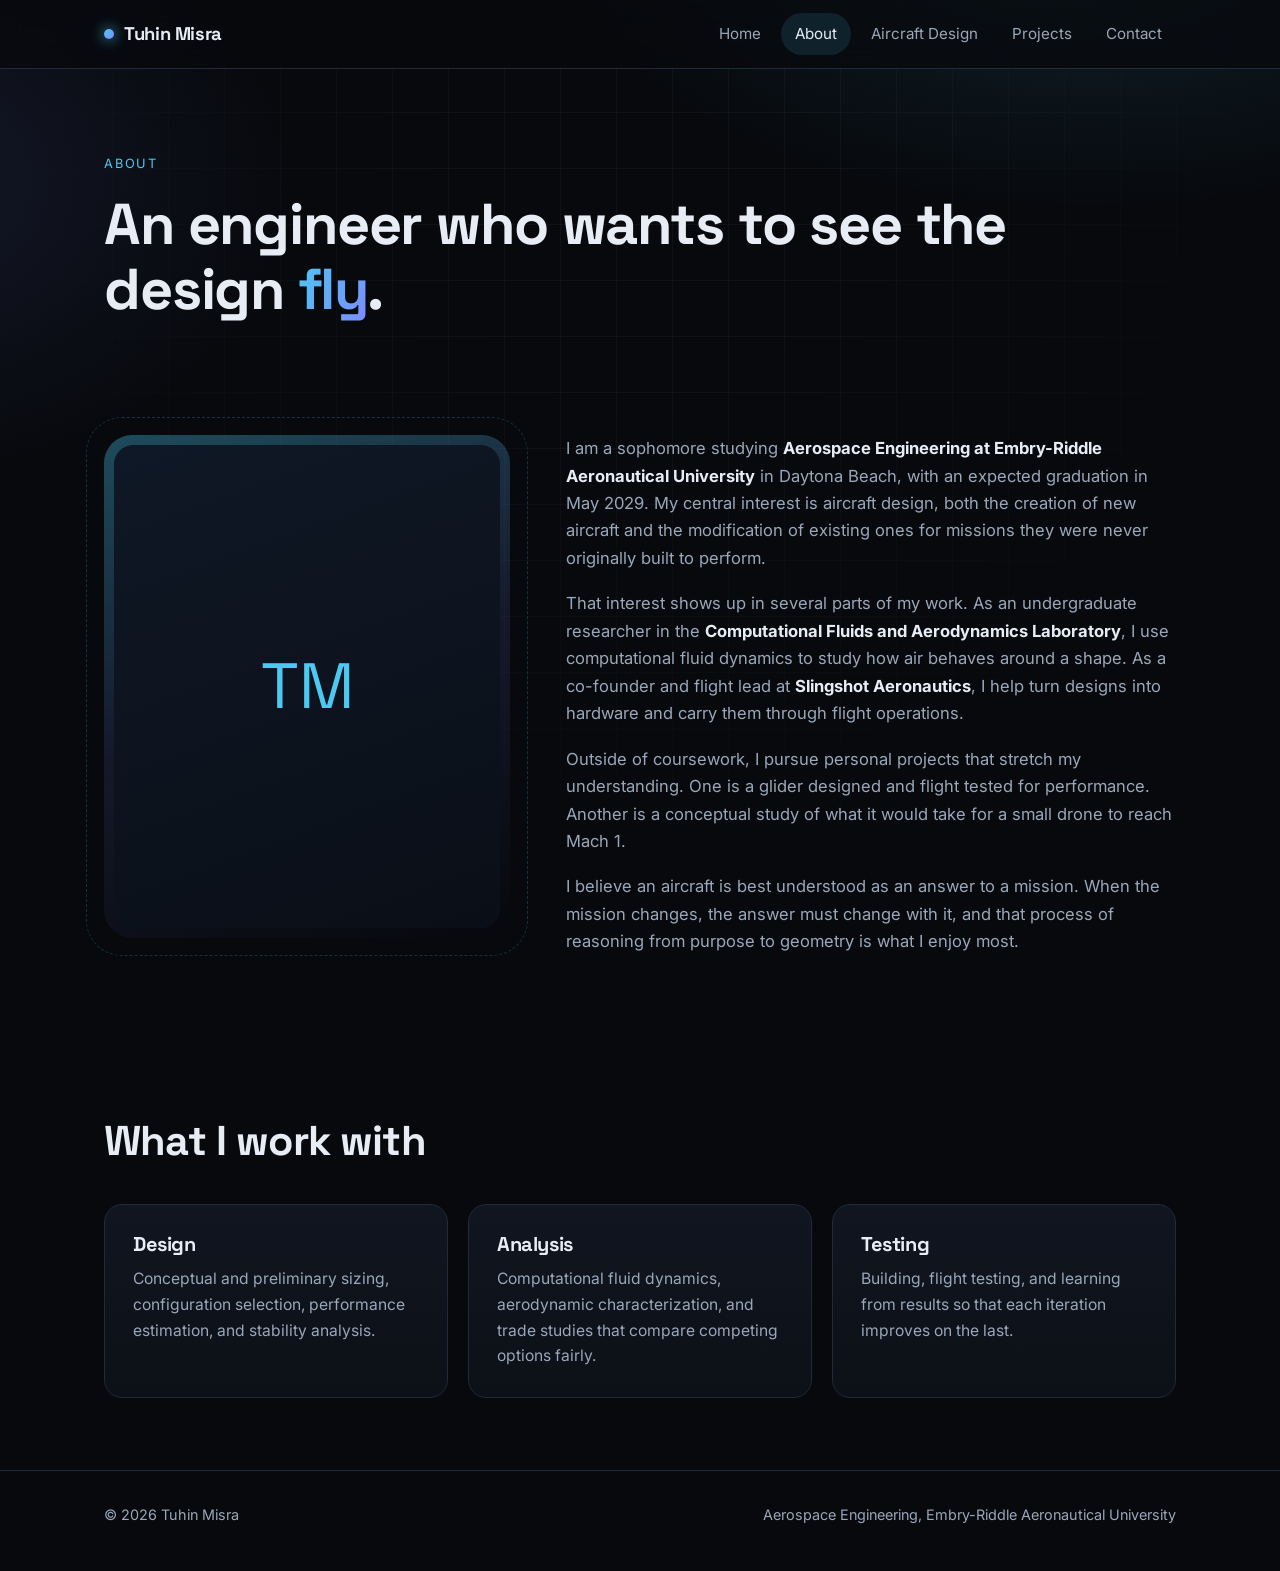
==== about.html @ b882ef66 "Add files via upload" ====
<!DOCTYPE html>
<html lang="en">
<head>
  <meta charset="UTF-8">
  <meta name="viewport" content="width=device-width, initial-scale=1">
  <title>About | Tuhin Misra</title>
  <meta name="description" content="Background, education, and motivation of Tuhin Misra, an aerospace engineering student focused on aircraft design.">
  <link rel="preconnect" href="https://fonts.googleapis.com">
  <link rel="preconnect" href="https://fonts.gstatic.com" crossorigin>
  <link href="https://fonts.googleapis.com/css2?family=Inter:wght@400;500;600&family=Space+Grotesk:wght@500;700&display=swap" rel="stylesheet">
  <link rel="stylesheet" href="style.css">
</head>
<body>
  <header class="nav">
    <div class="wrap">
      <a class="brand" href="index.html"><span class="dot"></span>Tuhin Misra</a>
      <button class="menu-btn" aria-label="Toggle menu" aria-expanded="false">&#9776;</button>
      <nav class="links">
        <a href="index.html">Home</a>
        <a class="active" href="about.html">About</a>
        <a href="design.html">Aircraft Design</a>
        <a href="projects.html">Projects</a>
        <a href="contact.html">Contact</a>
      </nav>
    </div>
  </header>

  <main>
    <div class="wrap">
      <div class="page-head">
        <span class="eyebrow">About</span>
        <h1>An engineer who wants to see the design <span class="grad">fly</span>.</h1>
      </div>

      <section>
        <div class="split">
          <div class="photo-frame reveal">
            <div class="photo-box">
              <img src="photo.jpg" alt="Portrait of Tuhin Misra" onerror="this.style.display='none';this.nextElementSibling.style.display='grid'">
              <div class="photo-fallback">TM</div>
            </div>
          </div>
          <div class="prose reveal">
            <p>I am a sophomore studying <strong>Aerospace Engineering at Embry-Riddle Aeronautical University</strong> in Daytona Beach, with an expected graduation in May 2029. My central interest is aircraft design, both the creation of new aircraft and the modification of existing ones for missions they were never originally built to perform.</p>
            <p>That interest shows up in several parts of my work. As an undergraduate researcher in the <strong>Computational Fluids and Aerodynamics Laboratory</strong>, I use computational fluid dynamics to study how air behaves around a shape. As a co-founder and flight lead at <strong>Slingshot Aeronautics</strong>, I help turn designs into hardware and carry them through flight operations.</p>
            <p>Outside of coursework, I pursue personal projects that stretch my understanding. One is a glider designed and flight tested for performance. Another is a conceptual study of what it would take for a small drone to reach Mach 1.</p>
            <p>I believe an aircraft is best understood as an answer to a mission. When the mission changes, the answer must change with it, and that process of reasoning from purpose to geometry is what I enjoy most.</p>
          </div>
        </div>
      </section>

      <section>
        <div class="section-head reveal">
          <h2>What I work with</h2>
        </div>
        <div class="cards">
          <div class="card reveal"><h3>Design</h3><p>Conceptual and preliminary sizing, configuration selection, performance estimation, and stability analysis.</p></div>
          <div class="card reveal"><h3>Analysis</h3><p>Computational fluid dynamics, aerodynamic characterization, and trade studies that compare competing options fairly.</p></div>
          <div class="card reveal"><h3>Testing</h3><p>Building, flight testing, and learning from results so that each iteration improves on the last.</p></div>
        </div>
      </section>
    </div>
  </main>

  <footer>
    <div class="wrap">
      <span>&copy; <span id="year">2026</span> Tuhin Misra</span>
      <span>Aerospace Engineering, Embry-Riddle Aeronautical University</span>
    </div>
  </footer>
  <script src="script.js"></script>
</body>
</html>
---- style.css ----
:root {
  --bg: #07090d;
  --bg2: #0c1017;
  --card: #111722;
  --line: #1f2a3a;
  --text: #e8edf5;
  --muted: #9aa7ba;
  --accent: #4cc9f0;
  --accent2: #7b8cff;
  --radius: 18px;
  --max: 1120px;
}

* { box-sizing: border-box; margin: 0; padding: 0; }
html { scroll-behavior: smooth; }
body {
  font-family: "Inter", system-ui, -apple-system, "Segoe UI", sans-serif;
  background: var(--bg);
  color: var(--text);
  line-height: 1.65;
  -webkit-font-smoothing: antialiased;
  overflow-x: hidden;
}
h1, h2, h3, .brand { font-family: "Space Grotesk", "Inter", sans-serif; letter-spacing: -0.02em; line-height: 1.12; }
a { color: inherit; text-decoration: none; }
img { max-width: 100%; display: block; }
.wrap { width: 100%; max-width: var(--max); margin: 0 auto; padding: 0 24px; }

/* Background grid and glow */
body::before {
  content: "";
  position: fixed; inset: 0; z-index: -2;
  background:
    radial-gradient(900px 500px at 85% -10%, rgba(76, 201, 240, 0.14), transparent 60%),
    radial-gradient(700px 500px at -10% 20%, rgba(123, 140, 255, 0.12), transparent 60%),
    var(--bg);
}
body::after {
  content: "";
  position: fixed; inset: 0; z-index: -1;
  background-image:
    linear-gradient(rgba(255,255,255,0.035) 1px, transparent 1px),
    linear-gradient(90deg, rgba(255,255,255,0.035) 1px, transparent 1px);
  background-size: 56px 56px;
  mask-image: radial-gradient(ellipse at 50% 20%, #000 20%, transparent 75%);
  -webkit-mask-image: radial-gradient(ellipse at 50% 20%, #000 20%, transparent 75%);
}

/* Navigation */
.nav {
  position: sticky; top: 0; z-index: 50;
  backdrop-filter: blur(14px); -webkit-backdrop-filter: blur(14px);
  background: rgba(7, 9, 13, 0.72);
  border-bottom: 1px solid var(--line);
}
.nav .wrap { display: flex; align-items: center; justify-content: space-between; height: 68px; }
.brand { font-weight: 700; font-size: 1.15rem; display: flex; align-items: center; gap: 10px; }
.brand .dot { width: 10px; height: 10px; border-radius: 50%; background: linear-gradient(135deg, var(--accent), var(--accent2)); box-shadow: 0 0 14px var(--accent); }
.links { display: flex; gap: 6px; align-items: center; }
.links a { padding: 8px 14px; border-radius: 999px; color: var(--muted); font-size: 0.95rem; transition: color .2s, background .2s; }
.links a:hover { color: var(--text); background: rgba(255,255,255,0.05); }
.links a.active { color: var(--text); background: rgba(76, 201, 240, 0.12); }
.menu-btn { display: none; background: none; border: 1px solid var(--line); color: var(--text); width: 42px; height: 42px; border-radius: 12px; font-size: 1.2rem; cursor: pointer; }

/* Buttons */
.btn {
  display: inline-flex; align-items: center; gap: 8px;
  padding: 13px 22px; border-radius: 999px; font-weight: 600; font-size: 0.95rem;
  border: 1px solid var(--line); transition: transform .2s, box-shadow .2s, background .2s;
}
.btn:hover { transform: translateY(-2px); }
.btn.primary { background: linear-gradient(135deg, var(--accent), var(--accent2)); color: #06101a; border: none; box-shadow: 0 10px 30px -10px rgba(76, 201, 240, 0.6); }
.btn.ghost { background: rgba(255,255,255,0.03); }
.btn.ghost:hover { background: rgba(255,255,255,0.08); }

/* Hero */
.hero { padding: 88px 0 72px; }
.hero .grid { display: grid; grid-template-columns: 1.25fr 0.75fr; gap: 56px; align-items: center; }
.eyebrow { display: inline-block; font-size: 0.8rem; letter-spacing: 0.14em; text-transform: uppercase; color: var(--accent); margin-bottom: 18px; }
.hero h1 { font-size: clamp(2.4rem, 5.4vw, 4.2rem); margin-bottom: 22px; }
.grad { background: linear-gradient(120deg, var(--accent), var(--accent2)); -webkit-background-clip: text; background-clip: text; color: transparent; }
.lead { color: var(--muted); font-size: 1.12rem; max-width: 60ch; margin-bottom: 32px; }
.actions { display: flex; flex-wrap: wrap; gap: 12px; }

/* Photo */
.photo-frame { position: relative; border-radius: 28px; padding: 10px; background: linear-gradient(160deg, rgba(76,201,240,0.35), rgba(123,140,255,0.12) 50%, transparent); }
.photo-frame::after { content: ""; position: absolute; inset: -18px; border-radius: 36px; border: 1px dashed rgba(76, 201, 240, 0.22); pointer-events: none; }
.photo-box { position: relative; border-radius: 20px; overflow: hidden; aspect-ratio: 4 / 5; background: var(--card); }
.photo-box img { width: 100%; height: 100%; object-fit: cover; }
.photo-fallback { display: none; position: absolute; inset: 0; place-items: center; font-family: "Space Grotesk", sans-serif; font-size: 4rem; color: var(--accent); background: linear-gradient(160deg, #0f1826, #0a0f17); }
.photo-tag { position: absolute; left: 18px; bottom: 18px; background: rgba(7, 9, 13, 0.78); backdrop-filter: blur(8px); border: 1px solid var(--line); padding: 8px 14px; border-radius: 999px; font-size: 0.8rem; color: var(--muted); }

/* Stats */
.stats { display: grid; grid-template-columns: repeat(3, 1fr); gap: 16px; margin-top: 64px; }
.stat { background: rgba(17, 23, 34, 0.7); border: 1px solid var(--line); border-radius: var(--radius); padding: 22px 24px; }
.stat strong { display: block; font-family: "Space Grotesk", sans-serif; font-size: 1.15rem; margin-bottom: 4px; }
.stat span { color: var(--muted); font-size: 0.92rem; }

/* Sections */
section { padding: 72px 0; }
.section-head { margin-bottom: 40px; max-width: 70ch; }
.section-head h2 { font-size: clamp(1.8rem, 3.4vw, 2.6rem); margin-bottom: 14px; }
.section-head p { color: var(--muted); }

.cards { display: grid; grid-template-columns: repeat(3, 1fr); gap: 20px; }
.cards.two { grid-template-columns: repeat(2, 1fr); }
.card {
  background: linear-gradient(180deg, rgba(17,23,34,0.95), rgba(13,17,24,0.95));
  border: 1px solid var(--line); border-radius: var(--radius); padding: 28px;
  transition: transform .25s, border-color .25s, box-shadow .25s;
}
.card:hover { transform: translateY(-4px); border-color: rgba(76, 201, 240, 0.45); box-shadow: 0 20px 50px -25px rgba(76, 201, 240, 0.5); }
.card .icon { width: 44px; height: 44px; border-radius: 12px; display: grid; place-items: center; background: rgba(76,201,240,0.1); color: var(--accent); margin-bottom: 18px; font-size: 1.2rem; }
.card h3 { font-size: 1.25rem; margin-bottom: 10px; }
.card p { color: var(--muted); font-size: 0.98rem; }
.tags { display: flex; flex-wrap: wrap; gap: 8px; margin-top: 18px; }
.tag { font-size: 0.75rem; padding: 5px 11px; border-radius: 999px; border: 1px solid var(--line); color: var(--muted); background: rgba(255,255,255,0.02); }

/* Page header for inner pages */
.page-head { padding: 80px 0 24px; }
.page-head h1 { font-size: clamp(2.2rem, 4.8vw, 3.6rem); margin-bottom: 18px; }

/* Split layout */
.split { display: grid; grid-template-columns: 0.8fr 1.2fr; gap: 56px; align-items: start; }
.prose p { color: var(--muted); margin-bottom: 18px; font-size: 1.04rem; }
.prose p strong { color: var(--text); }

/* Process timeline */
.steps { display: grid; gap: 14px; counter-reset: step; }
.step { position: relative; padding: 22px 24px 22px 76px; background: rgba(17,23,34,0.7); border: 1px solid var(--line); border-radius: var(--radius); }
.step::before { counter-increment: step; content: counter(step, decimal-leading-zero); position: absolute; left: 24px; top: 22px; font-family: "Space Grotesk", sans-serif; font-size: 1.3rem; color: var(--accent); }
.step h3 { font-size: 1.1rem; margin-bottom: 6px; }
.step p { color: var(--muted); font-size: 0.97rem; }

/* Compare panels */
.compare { display: grid; grid-template-columns: 1fr 1fr; gap: 20px; }
.panel { border: 1px solid var(--line); border-radius: var(--radius); padding: 30px; background: rgba(17,23,34,0.7); }
.panel h3 { font-size: 1.4rem; margin-bottom: 12px; }
.panel p { color: var(--muted); margin-bottom: 14px; }
.panel ul { list-style: none; display: grid; gap: 10px; }
.panel li { color: var(--muted); padding-left: 22px; position: relative; font-size: 0.97rem; }
.panel li::before { content: ""; position: absolute; left: 0; top: 0.7em; width: 10px; height: 2px; background: var(--accent); }

/* CTA */
.cta { text-align: center; border: 1px solid var(--line); border-radius: 28px; padding: 64px 24px; background: radial-gradient(600px 240px at 50% 0%, rgba(76,201,240,0.14), transparent 70%), rgba(17,23,34,0.7); }
.cta h2 { font-size: clamp(1.8rem, 3.6vw, 2.7rem); margin-bottom: 14px; }
.cta p { color: var(--muted); max-width: 56ch; margin: 0 auto 28px; }
.cta .actions { justify-content: center; }

/* Contact */
.contact-list { display: grid; gap: 14px; max-width: 620px; }
.contact-item { display: flex; justify-content: space-between; align-items: center; gap: 16px; padding: 20px 24px; border: 1px solid var(--line); border-radius: var(--radius); background: rgba(17,23,34,0.7); transition: border-color .2s, transform .2s; }
.contact-item:hover { border-color: rgba(76,201,240,0.5); transform: translateX(4px); }
.contact-item span { color: var(--muted); font-size: 0.9rem; }

/* Footer */
footer { border-top: 1px solid var(--line); padding: 32px 0 44px; color: var(--muted); font-size: 0.9rem; }
footer .wrap { display: flex; justify-content: space-between; flex-wrap: wrap; gap: 12px; }

/* Reveal animation */
.js .reveal { opacity: 0; transform: translateY(18px); transition: opacity .7s ease, transform .7s ease; }
.js .reveal.in { opacity: 1; transform: none; }

/* Responsive */
@media (max-width: 900px) {
  .hero { padding-top: 56px; }
  .hero .grid, .split, .compare { grid-template-columns: 1fr; }
  .photo-frame { max-width: 360px; margin: 0 auto; order: -1; }
  .cards, .cards.two, .stats { grid-template-columns: 1fr; }
  .menu-btn { display: block; }
  .links { display: none; position: absolute; top: 68px; left: 0; right: 0; flex-direction: column; align-items: stretch; padding: 14px 24px 20px; background: rgba(7,9,13,0.97); border-bottom: 1px solid var(--line); }
  .links.open { display: flex; }
  .links a { padding: 12px 14px; }
}
@media (prefers-reduced-motion: reduce) {
  html { scroll-behavior: auto; }
  .js .reveal { transition: none; opacity: 1; transform: none; }
  .btn, .card, .contact-item { transition: none; }
}
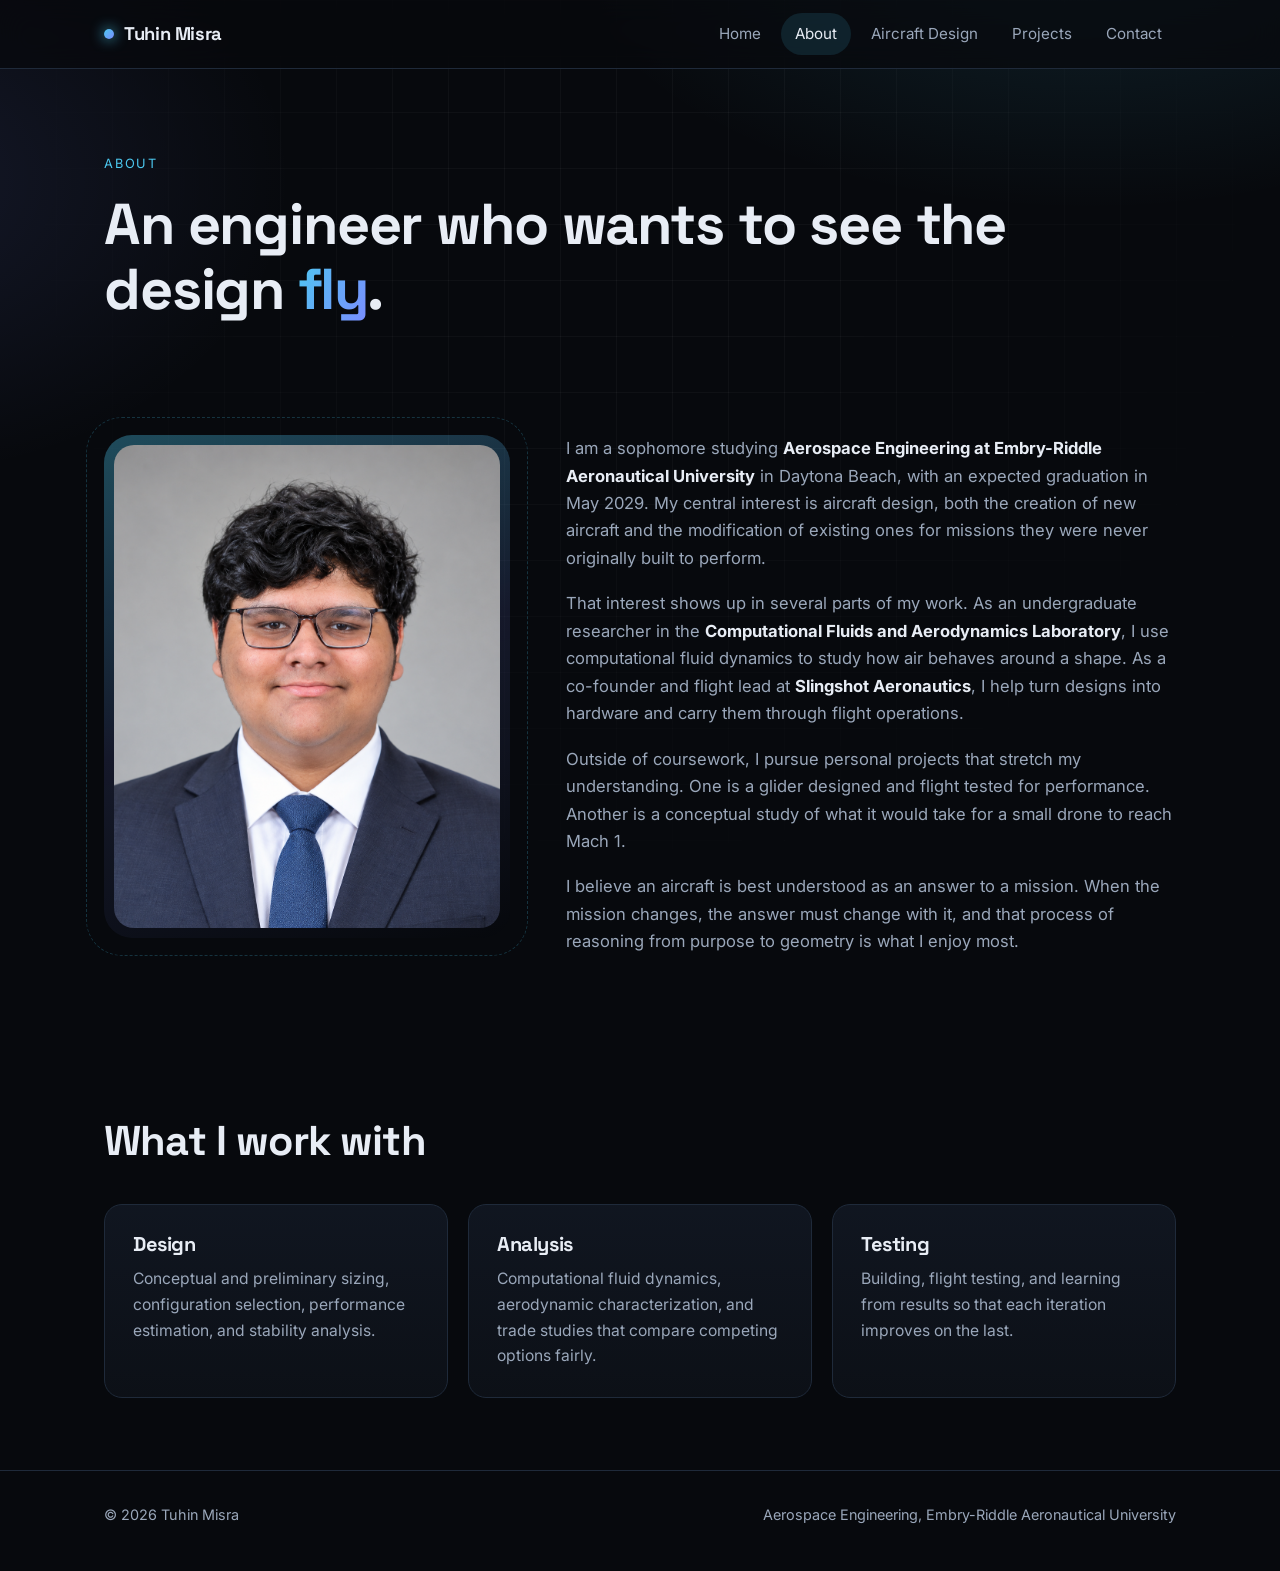
==== commit 3532c17e: "Update about.html" ====
--- a/about.html
+++ b/about.html
@@ -36,7 +36,7 @@
         <div class="split">
           <div class="photo-frame reveal">
             <div class="photo-box">
-              <img src="photo.jpg" alt="Portrait of Tuhin Misra" onerror="this.style.display='none';this.nextElementSibling.style.display='grid'">
+              <img src="photo.png" alt="Portrait of Tuhin Misra" onerror="this.style.display='none';this.nextElementSibling.style.display='grid'">
               <div class="photo-fallback">TM</div>
             </div>
           </div>
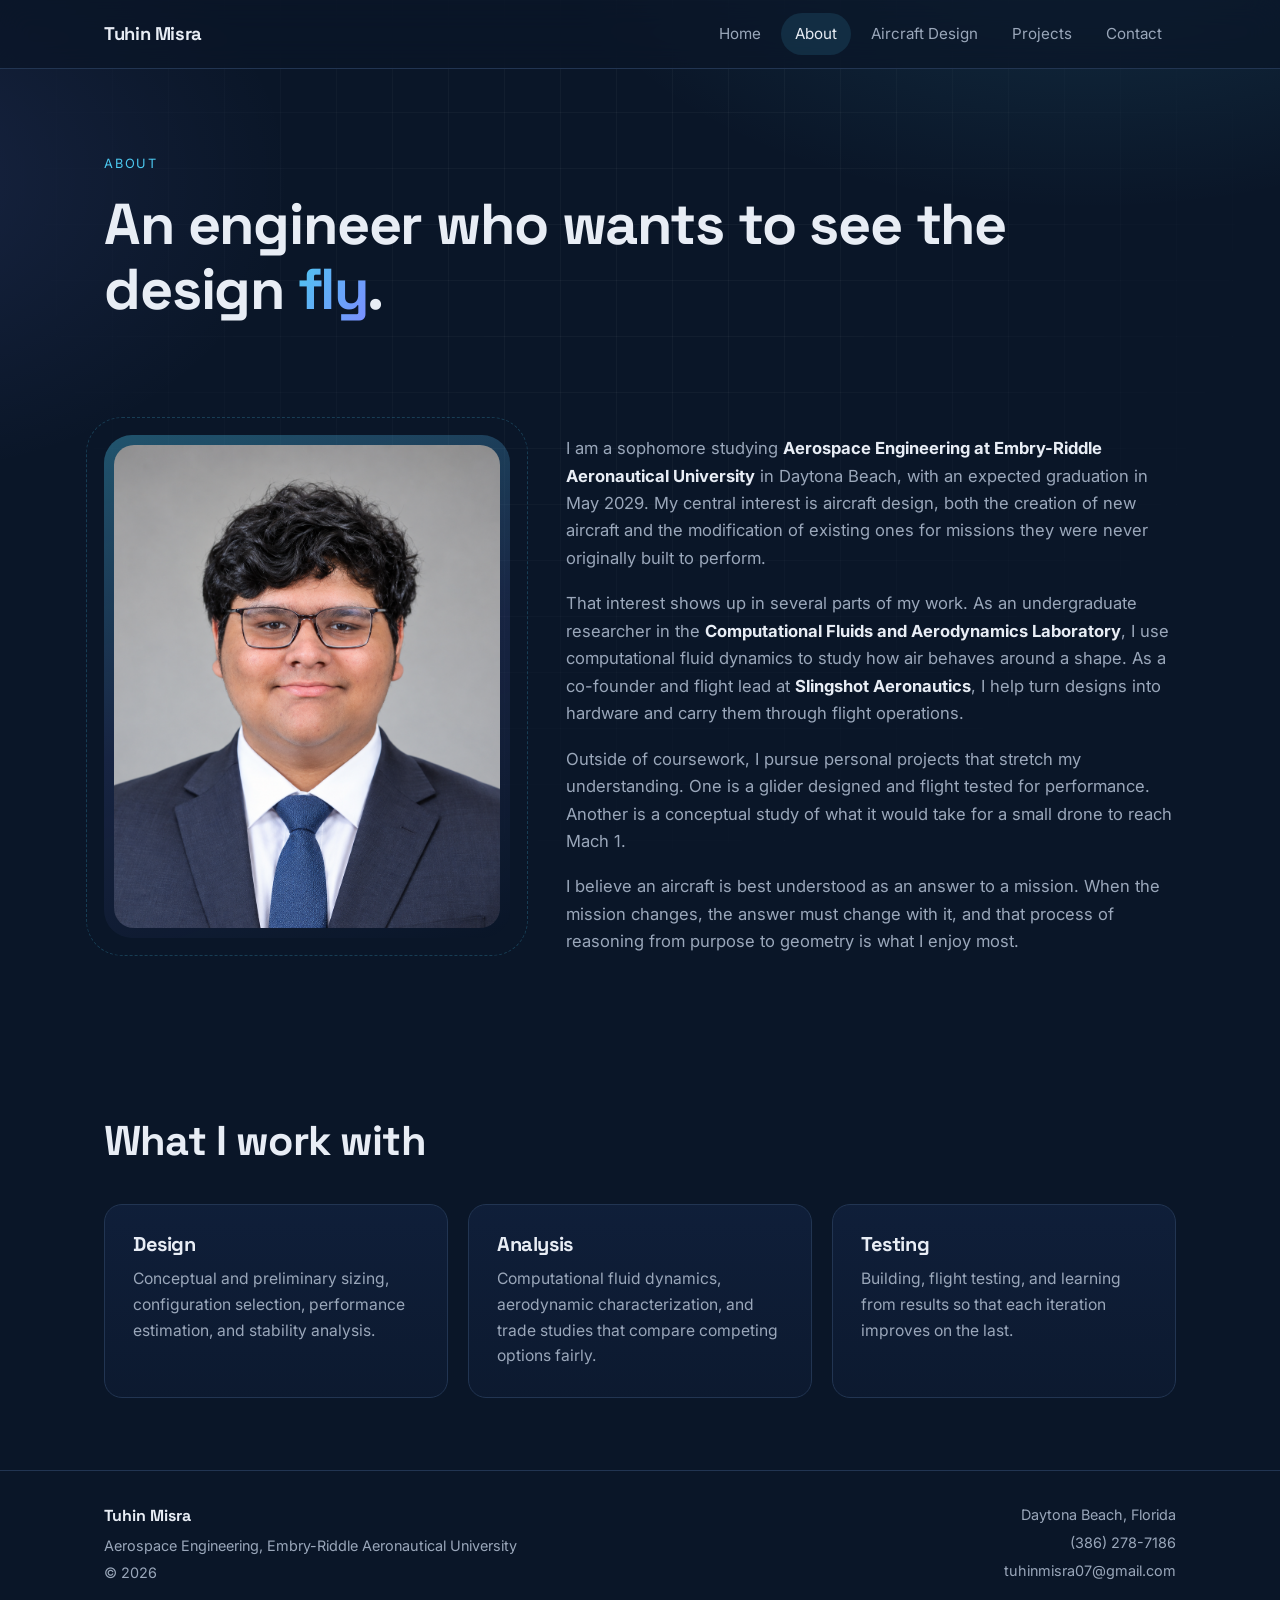
==== commit 11ffc9a2: "Add files via upload" ====
--- a/about.html
+++ b/about.html
@@ -13,7 +13,7 @@
 <body>
   <header class="nav">
     <div class="wrap">
-      <a class="brand" href="index.html"><span class="dot"></span>Tuhin Misra</a>
+      <a class="brand" href="index.html">Tuhin Misra</a>
       <button class="menu-btn" aria-label="Toggle menu" aria-expanded="false">&#9776;</button>
       <nav class="links">
         <a href="index.html">Home</a>
@@ -36,7 +36,7 @@
         <div class="split">
           <div class="photo-frame reveal">
             <div class="photo-box">
-              <img src="photo.png" alt="Portrait of Tuhin Misra" onerror="this.style.display='none';this.nextElementSibling.style.display='grid'">
+              <img src="photo.png" alt="Portrait of Tuhin Misra" onerror="if(!this.dataset.retry){this.dataset.retry=1;this.src='photo.jpg';}else{this.style.display='none';this.nextElementSibling.style.display='grid';}">
               <div class="photo-fallback">TM</div>
             </div>
           </div>
@@ -64,8 +64,16 @@
 
   <footer>
     <div class="wrap">
-      <span>&copy; <span id="year">2026</span> Tuhin Misra</span>
-      <span>Aerospace Engineering, Embry-Riddle Aeronautical University</span>
+      <div class="foot-col">
+        <strong>Tuhin Misra</strong>
+        <span>Aerospace Engineering, Embry-Riddle Aeronautical University</span>
+        <span>&copy; <span id="year">2026</span></span>
+      </div>
+      <div class="foot-col right">
+        <span>Daytona Beach, Florida</span>
+        <a href="tel:+13862787186">(386) 278-7186</a>
+        <a href="mailto:tuhinmisra07@gmail.com">tuhinmisra07@gmail.com</a>
+      </div>
     </div>
   </footer>
   <script src="script.js"></script>
--- a/style.css
+++ b/style.css
@@ -1,8 +1,8 @@
 :root {
-  --bg: #07090d;
-  --bg2: #0c1017;
-  --card: #111722;
-  --line: #1f2a3a;
+  --bg: #0a1628;
+  --bg2: #0e1c33;
+  --card: #101f3a;
+  --line: #223552;
   --text: #e8edf5;
   --muted: #9aa7ba;
   --accent: #4cc9f0;
@@ -50,12 +50,11 @@
 .nav {
   position: sticky; top: 0; z-index: 50;
   backdrop-filter: blur(14px); -webkit-backdrop-filter: blur(14px);
-  background: rgba(7, 9, 13, 0.72);
+  background: rgba(10, 22, 40, 0.72);
   border-bottom: 1px solid var(--line);
 }
 .nav .wrap { display: flex; align-items: center; justify-content: space-between; height: 68px; }
 .brand { font-weight: 700; font-size: 1.15rem; display: flex; align-items: center; gap: 10px; }
-.brand .dot { width: 10px; height: 10px; border-radius: 50%; background: linear-gradient(135deg, var(--accent), var(--accent2)); box-shadow: 0 0 14px var(--accent); }
 .links { display: flex; gap: 6px; align-items: center; }
 .links a { padding: 8px 14px; border-radius: 999px; color: var(--muted); font-size: 0.95rem; transition: color .2s, background .2s; }
 .links a:hover { color: var(--text); background: rgba(255,255,255,0.05); }
@@ -87,12 +86,11 @@
 .photo-frame::after { content: ""; position: absolute; inset: -18px; border-radius: 36px; border: 1px dashed rgba(76, 201, 240, 0.22); pointer-events: none; }
 .photo-box { position: relative; border-radius: 20px; overflow: hidden; aspect-ratio: 4 / 5; background: var(--card); }
 .photo-box img { width: 100%; height: 100%; object-fit: cover; }
-.photo-fallback { display: none; position: absolute; inset: 0; place-items: center; font-family: "Space Grotesk", sans-serif; font-size: 4rem; color: var(--accent); background: linear-gradient(160deg, #0f1826, #0a0f17); }
-.photo-tag { position: absolute; left: 18px; bottom: 18px; background: rgba(7, 9, 13, 0.78); backdrop-filter: blur(8px); border: 1px solid var(--line); padding: 8px 14px; border-radius: 999px; font-size: 0.8rem; color: var(--muted); }
+.photo-fallback { display: none; position: absolute; inset: 0; place-items: center; font-family: "Space Grotesk", sans-serif; font-size: 4rem; color: var(--accent); background: linear-gradient(160deg, #11243f, #0b182d); }
 
 /* Stats */
 .stats { display: grid; grid-template-columns: repeat(3, 1fr); gap: 16px; margin-top: 64px; }
-.stat { background: rgba(17, 23, 34, 0.7); border: 1px solid var(--line); border-radius: var(--radius); padding: 22px 24px; }
+.stat { background: rgba(16, 31, 58, 0.7); border: 1px solid var(--line); border-radius: var(--radius); padding: 22px 24px; }
 .stat strong { display: block; font-family: "Space Grotesk", sans-serif; font-size: 1.15rem; margin-bottom: 4px; }
 .stat span { color: var(--muted); font-size: 0.92rem; }
 
@@ -105,7 +103,7 @@
 .cards { display: grid; grid-template-columns: repeat(3, 1fr); gap: 20px; }
 .cards.two { grid-template-columns: repeat(2, 1fr); }
 .card {
-  background: linear-gradient(180deg, rgba(17,23,34,0.95), rgba(13,17,24,0.95));
+  background: linear-gradient(180deg, rgba(16, 31, 58,0.95), rgba(13, 26, 48,0.95));
   border: 1px solid var(--line); border-radius: var(--radius); padding: 28px;
   transition: transform .25s, border-color .25s, box-shadow .25s;
 }
@@ -127,14 +125,14 @@
 
 /* Process timeline */
 .steps { display: grid; gap: 14px; counter-reset: step; }
-.step { position: relative; padding: 22px 24px 22px 76px; background: rgba(17,23,34,0.7); border: 1px solid var(--line); border-radius: var(--radius); }
+.step { position: relative; padding: 22px 24px 22px 76px; background: rgba(16, 31, 58,0.7); border: 1px solid var(--line); border-radius: var(--radius); }
 .step::before { counter-increment: step; content: counter(step, decimal-leading-zero); position: absolute; left: 24px; top: 22px; font-family: "Space Grotesk", sans-serif; font-size: 1.3rem; color: var(--accent); }
 .step h3 { font-size: 1.1rem; margin-bottom: 6px; }
 .step p { color: var(--muted); font-size: 0.97rem; }
 
 /* Compare panels */
 .compare { display: grid; grid-template-columns: 1fr 1fr; gap: 20px; }
-.panel { border: 1px solid var(--line); border-radius: var(--radius); padding: 30px; background: rgba(17,23,34,0.7); }
+.panel { border: 1px solid var(--line); border-radius: var(--radius); padding: 30px; background: rgba(16, 31, 58,0.7); }
 .panel h3 { font-size: 1.4rem; margin-bottom: 12px; }
 .panel p { color: var(--muted); margin-bottom: 14px; }
 .panel ul { list-style: none; display: grid; gap: 10px; }
@@ -142,20 +140,25 @@
 .panel li::before { content: ""; position: absolute; left: 0; top: 0.7em; width: 10px; height: 2px; background: var(--accent); }
 
 /* CTA */
-.cta { text-align: center; border: 1px solid var(--line); border-radius: 28px; padding: 64px 24px; background: radial-gradient(600px 240px at 50% 0%, rgba(76,201,240,0.14), transparent 70%), rgba(17,23,34,0.7); }
+.cta { text-align: center; border: 1px solid var(--line); border-radius: 28px; padding: 64px 24px; background: radial-gradient(600px 240px at 50% 0%, rgba(76,201,240,0.14), transparent 70%), rgba(16, 31, 58,0.7); }
 .cta h2 { font-size: clamp(1.8rem, 3.6vw, 2.7rem); margin-bottom: 14px; }
 .cta p { color: var(--muted); max-width: 56ch; margin: 0 auto 28px; }
 .cta .actions { justify-content: center; }
 
 /* Contact */
 .contact-list { display: grid; gap: 14px; max-width: 620px; }
-.contact-item { display: flex; justify-content: space-between; align-items: center; gap: 16px; padding: 20px 24px; border: 1px solid var(--line); border-radius: var(--radius); background: rgba(17,23,34,0.7); transition: border-color .2s, transform .2s; }
+.contact-item { display: flex; justify-content: space-between; align-items: center; gap: 16px; padding: 20px 24px; border: 1px solid var(--line); border-radius: var(--radius); background: rgba(16, 31, 58,0.7); transition: border-color .2s, transform .2s; }
 .contact-item:hover { border-color: rgba(76,201,240,0.5); transform: translateX(4px); }
 .contact-item span { color: var(--muted); font-size: 0.9rem; }
 
 /* Footer */
 footer { border-top: 1px solid var(--line); padding: 32px 0 44px; color: var(--muted); font-size: 0.9rem; }
-footer .wrap { display: flex; justify-content: space-between; flex-wrap: wrap; gap: 12px; }
+footer .wrap { display: flex; justify-content: space-between; flex-wrap: wrap; gap: 20px; }
+.foot-col { display: grid; gap: 4px; align-content: start; }
+.foot-col strong { color: var(--text); font-family: "Space Grotesk", sans-serif; font-size: 1rem; }
+.foot-col.right { text-align: right; }
+.foot-col a { transition: color .2s; }
+.foot-col a:hover { color: var(--accent); }
 
 /* Reveal animation */
 .js .reveal { opacity: 0; transform: translateY(18px); transition: opacity .7s ease, transform .7s ease; }
@@ -168,9 +171,10 @@
   .photo-frame { max-width: 360px; margin: 0 auto; order: -1; }
   .cards, .cards.two, .stats { grid-template-columns: 1fr; }
   .menu-btn { display: block; }
-  .links { display: none; position: absolute; top: 68px; left: 0; right: 0; flex-direction: column; align-items: stretch; padding: 14px 24px 20px; background: rgba(7,9,13,0.97); border-bottom: 1px solid var(--line); }
+  .links { display: none; position: absolute; top: 68px; left: 0; right: 0; flex-direction: column; align-items: stretch; padding: 14px 24px 20px; background: rgba(10, 22, 40,0.97); border-bottom: 1px solid var(--line); }
   .links.open { display: flex; }
   .links a { padding: 12px 14px; }
+  .foot-col.right { text-align: left; }
 }
 @media (prefers-reduced-motion: reduce) {
   html { scroll-behavior: auto; }
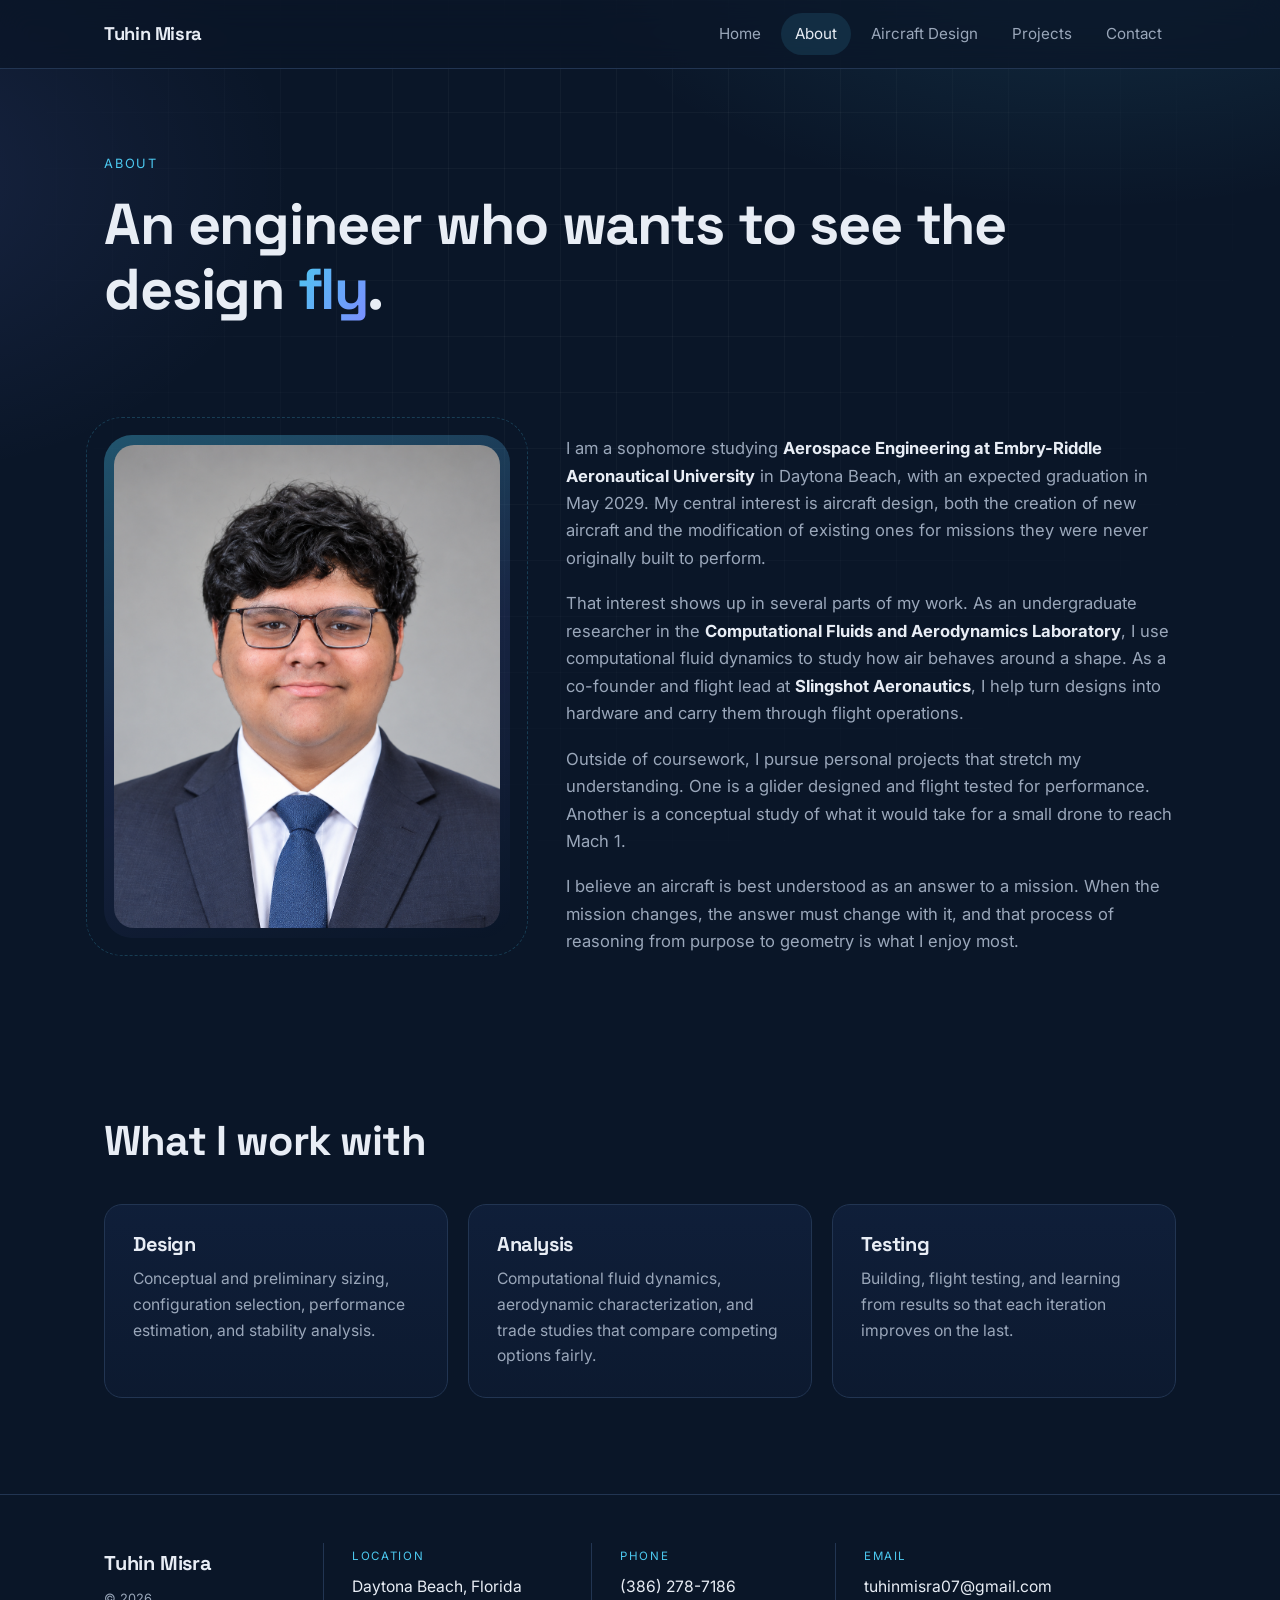
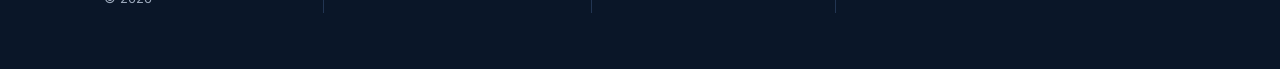
==== commit b231f298: "Add files via upload" ====
--- a/about.html
+++ b/about.html
@@ -64,15 +64,23 @@
 
   <footer>
     <div class="wrap">
-      <div class="foot-col">
-        <strong>Tuhin Misra</strong>
-        <span>Aerospace Engineering, Embry-Riddle Aeronautical University</span>
-        <span>&copy; <span id="year">2026</span></span>
-      </div>
-      <div class="foot-col right">
-        <span>Daytona Beach, Florida</span>
-        <a href="tel:+13862787186">(386) 278-7186</a>
-        <a href="mailto:tuhinmisra07@gmail.com">tuhinmisra07@gmail.com</a>
+      <div class="foot-grid">
+        <div class="foot-cell foot-name">
+          <strong>Tuhin Misra</strong>
+          <span class="foot-copy">&copy; <span id="year">2026</span></span>
+        </div>
+        <div class="foot-cell">
+          <span class="foot-label">Location</span>
+          <span class="foot-value">Daytona Beach, Florida</span>
+        </div>
+        <div class="foot-cell">
+          <span class="foot-label">Phone</span>
+          <a class="foot-value" href="tel:+13862787186">(386) 278-7186</a>
+        </div>
+        <div class="foot-cell">
+          <span class="foot-label">Email</span>
+          <a class="foot-value" href="mailto:tuhinmisra07@gmail.com">tuhinmisra07@gmail.com</a>
+        </div>
       </div>
     </div>
   </footer>
--- a/style.css
+++ b/style.css
@@ -152,13 +152,17 @@
 .contact-item span { color: var(--muted); font-size: 0.9rem; }
 
 /* Footer */
-footer { border-top: 1px solid var(--line); padding: 32px 0 44px; color: var(--muted); font-size: 0.9rem; }
-footer .wrap { display: flex; justify-content: space-between; flex-wrap: wrap; gap: 20px; }
-.foot-col { display: grid; gap: 4px; align-content: start; }
-.foot-col strong { color: var(--text); font-family: "Space Grotesk", sans-serif; font-size: 1rem; }
-.foot-col.right { text-align: right; }
-.foot-col a { transition: color .2s; }
-.foot-col a:hover { color: var(--accent); }
+
+footer { border-top: 1px solid var(--line); padding: 48px 0 56px; margin-top: 24px; color: var(--muted); font-size: 0.9rem; }
+.foot-grid { display: grid; grid-template-columns: 0.9fr 1.1fr 1fr 1.4fr; }
+.foot-cell { display: grid; gap: 8px; align-content: start; padding: 4px 28px; border-left: 1px solid var(--line); }
+.foot-cell:first-child { padding-left: 0; border-left: none; }
+.foot-name strong { font-family: "Space Grotesk", sans-serif; font-size: 1.25rem; color: var(--text); letter-spacing: -0.01em; }
+.foot-copy { font-size: 0.8rem; }
+.foot-label { font-size: 0.72rem; letter-spacing: 0.14em; text-transform: uppercase; color: var(--accent); }
+.foot-value { color: var(--text); font-size: 0.98rem; overflow-wrap: anywhere; }
+a.foot-value { transition: color .2s; }
+a.foot-value:hover { color: var(--accent); }
 
 /* Reveal animation */
 .js .reveal { opacity: 0; transform: translateY(18px); transition: opacity .7s ease, transform .7s ease; }
@@ -174,7 +178,9 @@
   .links { display: none; position: absolute; top: 68px; left: 0; right: 0; flex-direction: column; align-items: stretch; padding: 14px 24px 20px; background: rgba(10, 22, 40,0.97); border-bottom: 1px solid var(--line); }
   .links.open { display: flex; }
   .links a { padding: 12px 14px; }
-  .foot-col.right { text-align: left; }
+  .foot-grid { grid-template-columns: 1fr; }
+  .foot-cell { padding: 18px 0; border-left: none; border-top: 1px solid var(--line); }
+  .foot-cell:first-child { padding-top: 0; border-top: none; }
 }
 @media (prefers-reduced-motion: reduce) {
   html { scroll-behavior: auto; }
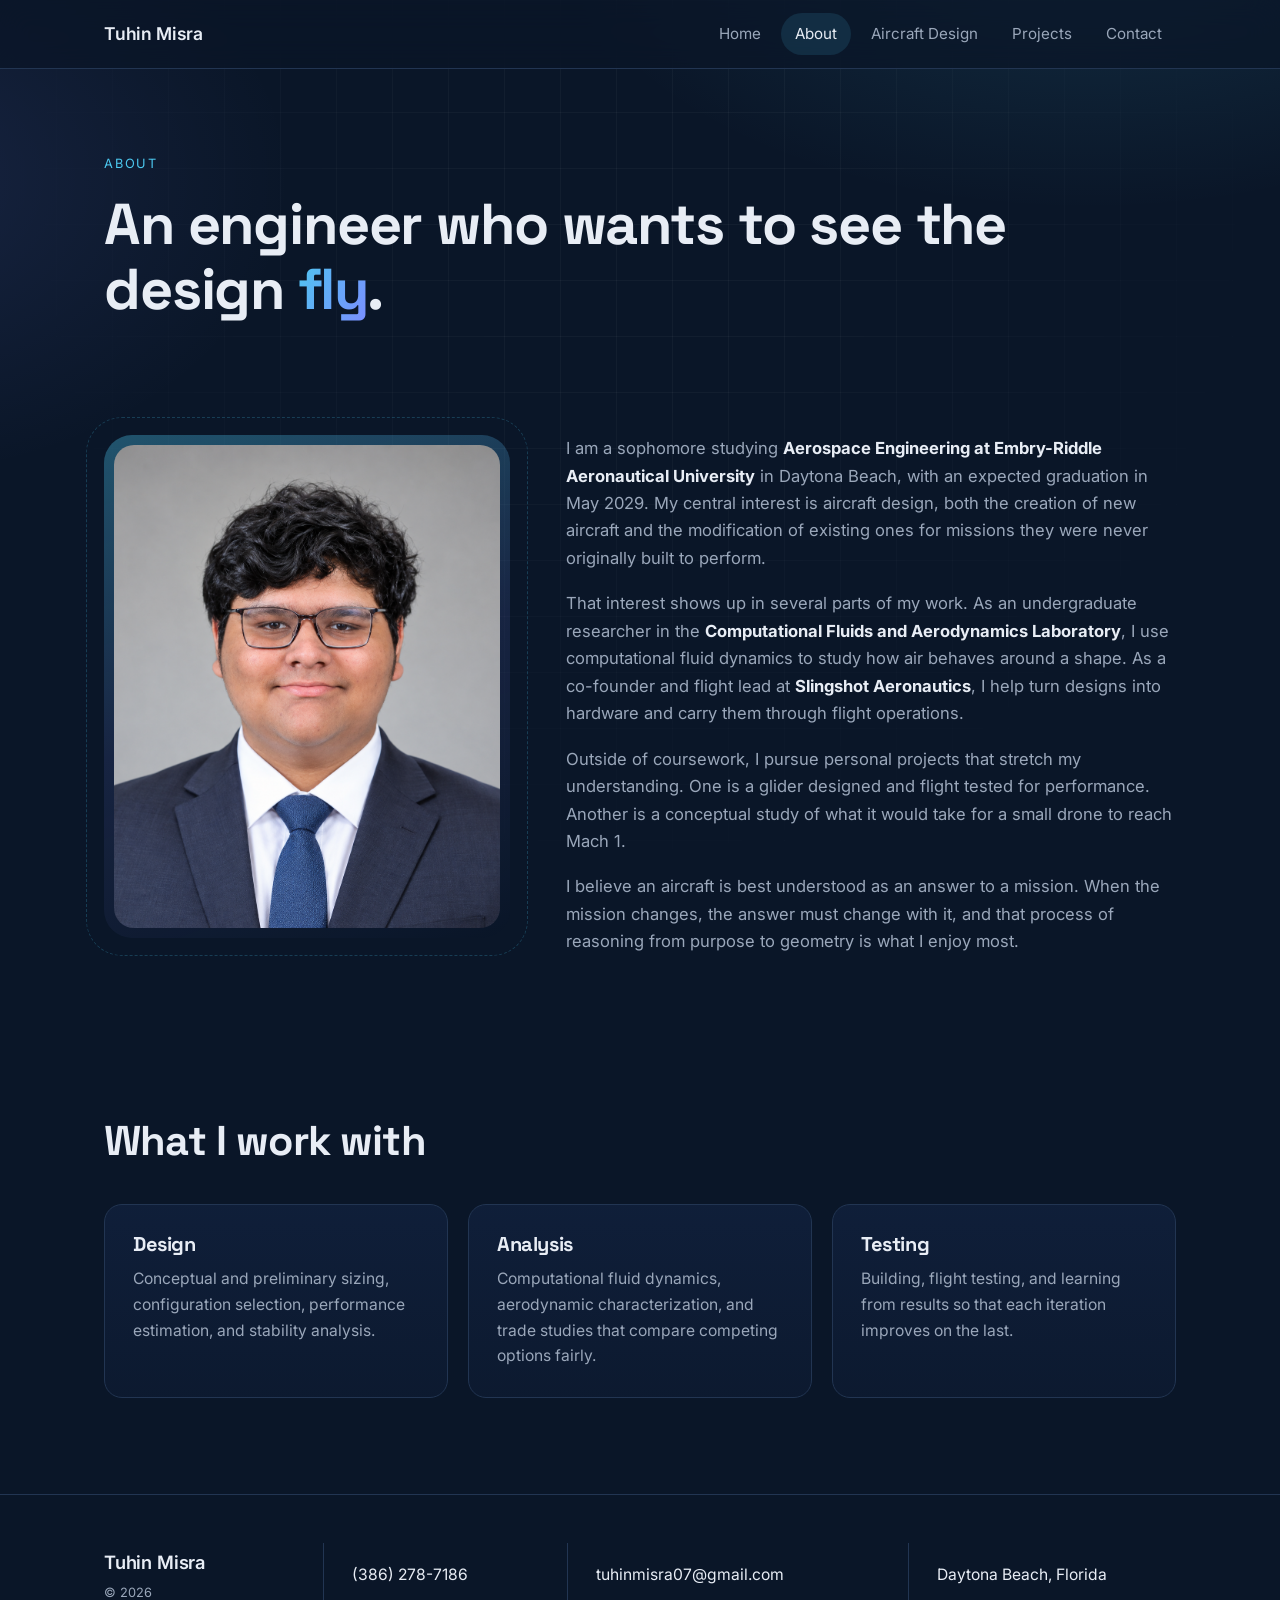
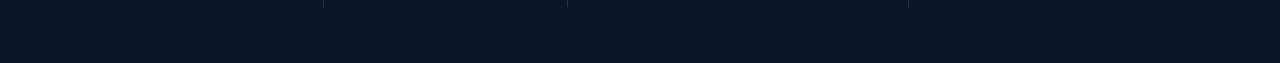
==== commit d7e05e0a: "Add files via upload" ====
--- a/about.html
+++ b/about.html
@@ -70,16 +70,13 @@
           <span class="foot-copy">&copy; <span id="year">2026</span></span>
         </div>
         <div class="foot-cell">
-          <span class="foot-label">Location</span>
-          <span class="foot-value">Daytona Beach, Florida</span>
-        </div>
-        <div class="foot-cell">
-          <span class="foot-label">Phone</span>
           <a class="foot-value" href="tel:+13862787186">(386) 278-7186</a>
         </div>
         <div class="foot-cell">
-          <span class="foot-label">Email</span>
           <a class="foot-value" href="mailto:tuhinmisra07@gmail.com">tuhinmisra07@gmail.com</a>
+        </div>
+        <div class="foot-cell">
+          <span class="foot-value">Daytona Beach, Florida</span>
         </div>
       </div>
     </div>
--- a/style.css
+++ b/style.css
@@ -21,7 +21,7 @@
   -webkit-font-smoothing: antialiased;
   overflow-x: hidden;
 }
-h1, h2, h3, .brand { font-family: "Space Grotesk", "Inter", sans-serif; letter-spacing: -0.02em; line-height: 1.12; }
+h1, h2, h3 { font-family: "Space Grotesk", "Inter", sans-serif; letter-spacing: -0.02em; line-height: 1.12; }
 a { color: inherit; text-decoration: none; }
 img { max-width: 100%; display: block; }
 .wrap { width: 100%; max-width: var(--max); margin: 0 auto; padding: 0 24px; }
@@ -54,7 +54,7 @@
   border-bottom: 1px solid var(--line);
 }
 .nav .wrap { display: flex; align-items: center; justify-content: space-between; height: 68px; }
-.brand { font-weight: 700; font-size: 1.15rem; display: flex; align-items: center; gap: 10px; }
+.brand { font-family: "Inter", system-ui, -apple-system, "Segoe UI", sans-serif; font-weight: 600; font-size: 1.1rem; letter-spacing: -0.01em; line-height: 1.2; display: flex; align-items: center; }
 .links { display: flex; gap: 6px; align-items: center; }
 .links a { padding: 8px 14px; border-radius: 999px; color: var(--muted); font-size: 0.95rem; transition: color .2s, background .2s; }
 .links a:hover { color: var(--text); background: rgba(255,255,255,0.05); }
@@ -154,12 +154,11 @@
 /* Footer */
 
 footer { border-top: 1px solid var(--line); padding: 48px 0 56px; margin-top: 24px; color: var(--muted); font-size: 0.9rem; }
-.foot-grid { display: grid; grid-template-columns: 0.9fr 1.1fr 1fr 1.4fr; }
-.foot-cell { display: grid; gap: 8px; align-content: start; padding: 4px 28px; border-left: 1px solid var(--line); }
+.foot-grid { display: grid; grid-template-columns: 0.9fr 1fr 1.4fr 1.1fr; }
+.foot-cell { display: grid; gap: 4px; align-content: center; padding: 4px 28px; border-left: 1px solid var(--line); }
 .foot-cell:first-child { padding-left: 0; border-left: none; }
-.foot-name strong { font-family: "Space Grotesk", sans-serif; font-size: 1.25rem; color: var(--text); letter-spacing: -0.01em; }
+.foot-name strong { font-family: "Inter", system-ui, -apple-system, "Segoe UI", sans-serif; font-weight: 600; font-size: 1.15rem; color: var(--text); letter-spacing: -0.01em; }
 .foot-copy { font-size: 0.8rem; }
-.foot-label { font-size: 0.72rem; letter-spacing: 0.14em; text-transform: uppercase; color: var(--accent); }
 .foot-value { color: var(--text); font-size: 0.98rem; overflow-wrap: anywhere; }
 a.foot-value { transition: color .2s; }
 a.foot-value:hover { color: var(--accent); }
